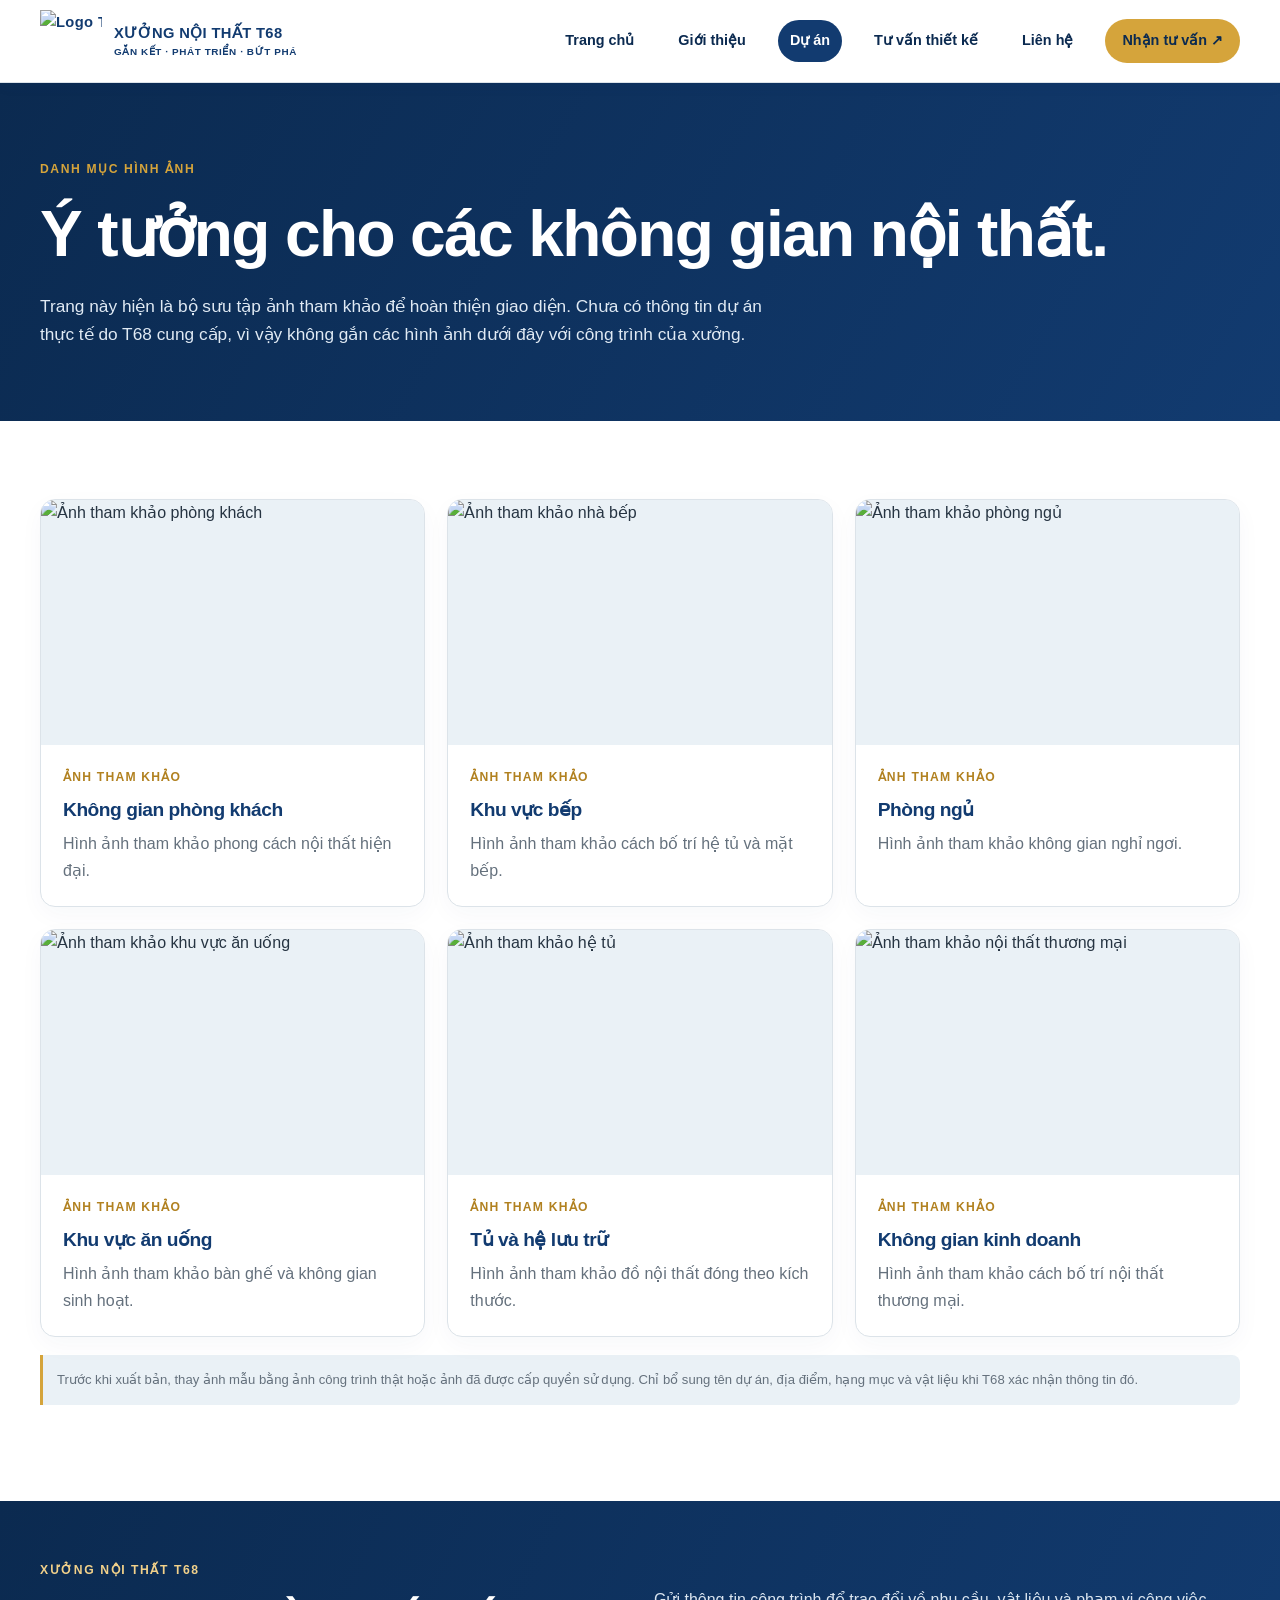
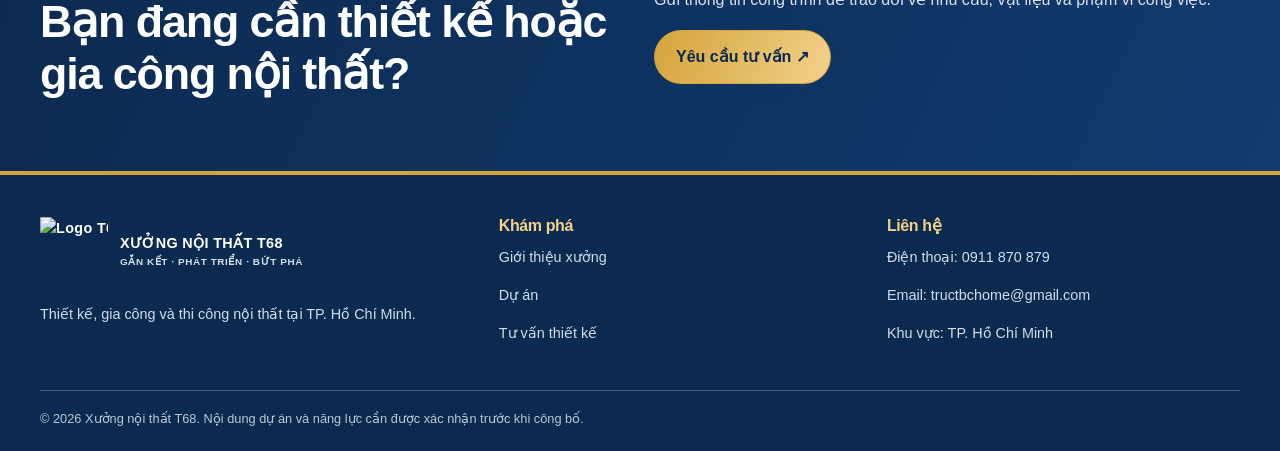
==== du-an.html @ 222ef56e "Add files via upload" ====
<!doctype html>
<html lang="vi"><head><meta charset="utf-8"><meta name="viewport" content="width=device-width, initial-scale=1">
<meta name="description" content="Danh mục hình ảnh tham khảo nội thất. Vui lòng xác minh ảnh công trình trước khi đăng."><meta name="theme-color" content="#f7f4ee"><title>Dự án | Xưởng nội thất T68</title><link rel="stylesheet" href="styles.css"></head>
<body>
<header class="site-header"><div class="container nav-wrap">
<a class="brand" href="index.html" aria-label="Xưởng nội thất T68 - Trang chủ"><img class="brand-logo" src="assets/t68-logo.png" alt="Logo T68"><span class="brand-copy">XƯỞNG NỘI THẤT T68<small>GẮN KẾT · PHÁT TRIỂN · BỨT PHÁ</small></span></a>
<button class="menu-toggle" aria-label="Mở menu" aria-expanded="false">☰</button>
<nav class="nav-links" aria-label="Điều hướng chính">
<a href="index.html" data-page="index.html">Trang chủ</a><a href="gioi-thieu.html" data-page="gioi-thieu.html">Giới thiệu</a><a href="du-an.html" data-page="du-an.html">Dự án</a><a href="tu-van.html" data-page="tu-van.html">Tư vấn thiết kế</a><a href="lien-he.html" data-page="lien-he.html">Liên hệ</a><a class="nav-cta" href="tu-van.html">Nhận tư vấn ↗</a>
</nav></div></header>
<main>
<section class="page-hero"><div class="container"><span class="eyebrow">DANH MỤC HÌNH ẢNH</span><h1 style="margin-top:16px">Ý tưởng cho các không gian nội thất.</h1><p class="lead">Trang này hiện là bộ sưu tập ảnh tham khảo để hoàn thiện giao diện. Chưa có thông tin dự án thực tế do T68 cung cấp, vì vậy không gắn các hình ảnh dưới đây với công trình của xưởng.</p></div></section>
<section class="section"><div class="container"><div class="grid-3">
<article class="card"><div class="card-image"><img src="https://images.unsplash.com/photo-1600210492486-724fe5c67fb0?auto=format&fit=crop&w=900&q=80" alt="Ảnh tham khảo phòng khách"></div><div class="card-body"><div class="number">ẢNH THAM KHẢO</div><h3>Không gian phòng khách</h3><p>Hình ảnh tham khảo phong cách nội thất hiện đại.</p></div></article>
<article class="card"><div class="card-image"><img src="https://images.unsplash.com/photo-1600607687939-ce8a6c25118c?auto=format&fit=crop&w=900&q=80" alt="Ảnh tham khảo nhà bếp"></div><div class="card-body"><div class="number">ẢNH THAM KHẢO</div><h3>Khu vực bếp</h3><p>Hình ảnh tham khảo cách bố trí hệ tủ và mặt bếp.</p></div></article>
<article class="card"><div class="card-image"><img src="https://images.unsplash.com/photo-1600566753190-17f0baa2a6c3?auto=format&fit=crop&w=900&q=80" alt="Ảnh tham khảo phòng ngủ"></div><div class="card-body"><div class="number">ẢNH THAM KHẢO</div><h3>Phòng ngủ</h3><p>Hình ảnh tham khảo không gian nghỉ ngơi.</p></div></article>
<article class="card"><div class="card-image"><img src="https://images.unsplash.com/photo-1600607687920-4e2a09cf159d?auto=format&fit=crop&w=900&q=80" alt="Ảnh tham khảo khu vực ăn uống"></div><div class="card-body"><div class="number">ẢNH THAM KHẢO</div><h3>Khu vực ăn uống</h3><p>Hình ảnh tham khảo bàn ghế và không gian sinh hoạt.</p></div></article>
<article class="card"><div class="card-image"><img src="https://images.unsplash.com/photo-1600566753086-00f18fb6b3ea?auto=format&fit=crop&w=900&q=80" alt="Ảnh tham khảo hệ tủ"></div><div class="card-body"><div class="number">ẢNH THAM KHẢO</div><h3>Tủ và hệ lưu trữ</h3><p>Hình ảnh tham khảo đồ nội thất đóng theo kích thước.</p></div></article>
<article class="card"><div class="card-image"><img src="https://images.unsplash.com/photo-1600607687920-4e2a09cf159d?auto=format&fit=crop&w=900&q=80" alt="Ảnh tham khảo nội thất thương mại"></div><div class="card-body"><div class="number">ẢNH THAM KHẢO</div><h3>Không gian kinh doanh</h3><p>Hình ảnh tham khảo cách bố trí nội thất thương mại.</p></div></article>
</div><p class="notice">Trước khi xuất bản, thay ảnh mẫu bằng ảnh công trình thật hoặc ảnh đã được cấp quyền sử dụng. Chỉ bổ sung tên dự án, địa điểm, hạng mục và vật liệu khi T68 xác nhận thông tin đó.</p></div></section>
</main>
<section class="cta-band"><div class="container split" style="gap:28px"><div><span class="eyebrow">XƯỞNG NỘI THẤT T68</span><h2 style="margin-top:14px">Bạn đang cần thiết kế hoặc gia công nội thất?</h2></div><div><p>Gửi thông tin công trình để trao đổi về nhu cầu, vật liệu và phạm vi công việc.</p><a class="btn" href="tu-van.html">Yêu cầu tư vấn ↗</a></div></div></section>
<footer class="site-footer"><div class="container"><div class="footer-grid">
<div><a class="brand" href="index.html"><img class="brand-logo" src="assets/t68-logo.png" alt="Logo T68"><span class="brand-copy">XƯỞNG NỘI THẤT T68<small>GẮN KẾT · PHÁT TRIỂN · BỨT PHÁ</small></span></a><p style="margin-top:18px">Thiết kế, gia công và thi công nội thất tại TP. Hồ Chí Minh.</p></div>
<div><h3>Khám phá</h3><p><a href="gioi-thieu.html">Giới thiệu xưởng</a></p><p><a href="du-an.html">Dự án</a></p><p><a href="tu-van.html">Tư vấn thiết kế</a></p></div>
<div><h3>Liên hệ</h3><p>Điện thoại: <a href="tel:+84911870879">0911 870 879</a></p><p>Email: <a href="mailto:tructbchome@gmail.com">tructbchome@gmail.com</a></p><p>Khu vực: TP. Hồ Chí Minh</p></div>
</div><div class="footer-bottom">© <span data-year></span> Xưởng nội thất T68. Nội dung dự án và năng lực cần được xác nhận trước khi công bố.</div></div></footer>
<script src="script.js"></script><script>const currentFile=location.pathname.split('/').pop()||'index.html';document.querySelectorAll('[data-page]').forEach(a=>{if(a.dataset.page===currentFile)a.classList.add('active')});</script>
</body></html>
---- styles.css ----
:root{
 --navy:#123B70;--navy-deep:#0B2A50;--navy-soft:#EAF1F6;
 --gold:#D5A43B;--gold-light:#F2D18A;--cream:#F5F2EB;
 --paper:#FFFFFF;--ink:#263442;--muted:#65717D;--line:#DCE3E9;
 --max:1200px
}
*{box-sizing:border-box}
html{scroll-behavior:smooth}
body{margin:0;background:var(--paper);color:var(--ink);font-family:Arial,Helvetica,sans-serif;line-height:1.65}
a{color:inherit;text-decoration:none}
img{max-width:100%;display:block}
.container{width:min(var(--max),calc(100% - 42px));margin-inline:auto}
h1,h2,h3,p{margin-top:0}
h1,h2,h3{line-height:1.16;letter-spacing:-.025em}
h1{font-size:clamp(2.35rem,5vw,4.6rem);margin-bottom:20px;color:var(--navy)}
h2{font-size:clamp(1.9rem,3.5vw,2.8rem);margin-bottom:16px;color:var(--navy)}
h3{font-size:1.2rem;margin-bottom:10px;color:var(--navy)}
p{color:var(--muted)}
.eyebrow{text-transform:uppercase;letter-spacing:.13em;font-size:.76rem;font-weight:800;color:var(--gold)}
.btn{display:inline-flex;align-items:center;justify-content:center;gap:10px;padding:13px 21px;border:1px solid var(--gold);background:linear-gradient(110deg,var(--gold),var(--gold-light));color:var(--navy-deep);border-radius:999px;font-weight:800;transition:.2s;cursor:pointer;box-shadow:0 5px 14px #123b7017}
.btn:hover{transform:translateY(-2px);filter:brightness(1.04)}
.btn-outline{background:transparent;color:var(--navy);border-color:var(--navy);box-shadow:none}
.btn-outline:hover{background:var(--navy);color:white}
.site-header{position:sticky;top:0;z-index:20;background:rgba(255,255,255,.96);backdrop-filter:blur(12px);border-bottom:1px solid var(--line);box-shadow:0 3px 15px #123b700b}
.nav-wrap{min-height:82px;display:flex;align-items:center;justify-content:space-between;gap:22px}
.brand{display:flex;align-items:center;gap:12px;font-weight:800;letter-spacing:.025em;font-size:.92rem;color:var(--navy);white-space:nowrap}
.brand-logo{width:62px;height:62px;object-fit:contain}
.brand-copy{display:flex;flex-direction:column;line-height:1.25}
.brand-copy small{font-size:.62rem;letter-spacing:.06em;color:var(--navy);font-weight:700;margin-top:4px}
.nav-links{display:flex;align-items:center;gap:20px;font-size:.9rem;font-weight:700}
.nav-links a{color:var(--navy-deep);padding:9px 12px;border-radius:999px}
.nav-links a:hover,.nav-links a.active{background:var(--navy);color:#fff}
.nav-links .nav-cta{background:var(--gold);color:var(--navy-deep);padding:10px 17px}
.menu-toggle{display:none;border:1px solid var(--line);background:white;color:var(--navy);padding:9px 12px;font-size:1.2rem;border-radius:9px}
.hero{padding:0;background:var(--navy-deep);overflow:hidden}
.hero-grid{display:grid;grid-template-columns:.88fr 1.12fr;min-height:490px;align-items:stretch}
.hero-copy{padding:62px 42px 58px max(22px,calc((100vw - var(--max))/2));color:white;position:relative;z-index:1;background:linear-gradient(125deg,var(--navy-deep),var(--navy))}
.hero-copy:after{content:"";position:absolute;right:-75px;top:0;width:150px;height:100%;background:linear-gradient(90deg,var(--navy),transparent);z-index:-1}
.hero-copy h1{color:#fff;font-size:clamp(2.4rem,4vw,4.25rem);max-width:650px;margin:22px 0}
.hero-copy h1 em{color:var(--gold-light);font-style:normal}
.hero-copy p{color:#e1eaf3;max-width:520px;font-size:1.05rem;margin-bottom:28px}
.hero-copy .eyebrow{display:inline-block;border:1px solid var(--gold);border-radius:999px;padding:7px 14px;color:var(--gold-light)}
.hero-image{min-height:490px;position:relative;overflow:hidden;background:#d9e0e7}
.hero-image img{width:100%;height:100%;position:absolute;inset:0;object-fit:cover}
.hero-image:after{content:"";position:absolute;inset:0;background:linear-gradient(90deg,#123b7040,transparent 45%)}
.image-note{position:absolute;bottom:14px;right:14px;z-index:2;background:#fffE;padding:9px 12px;border-radius:8px;font-size:.72rem;max-width:260px;color:var(--muted)}
.section{padding:78px 0}
.section-soft{background:var(--cream)}
.section-head{display:flex;justify-content:space-between;align-items:end;gap:28px;margin-bottom:32px}
.section-head p{max-width:470px;margin-bottom:4px}
.grid-3{display:grid;grid-template-columns:repeat(3,1fr);gap:22px}
.card{border:1px solid var(--line);background:white;border-radius:15px;overflow:hidden;box-shadow:0 8px 25px #123b7009;transition:.25s}
.card:hover{transform:translateY(-4px);box-shadow:0 14px 30px #123b7017}
.card-image{height:245px;overflow:hidden;background:var(--navy-soft)}
.card-image img{width:100%;height:100%;object-fit:cover;transition:transform .4s}
.card:hover .card-image img{transform:scale(1.04)}
.card-body{padding:22px}
.card-body p{margin-bottom:0}
.number{font-size:.76rem;letter-spacing:.1em;color:#B18120;font-weight:800;margin-bottom:12px}
.split{display:grid;grid-template-columns:1fr 1fr;gap:58px;align-items:center}
.split-image{height:470px;background:var(--navy-soft);overflow:hidden;border-radius:16px;box-shadow:0 12px 30px #123b7018}
.split-image img{height:100%;width:100%;object-fit:cover}
.check-list{list-style:none;padding:0;margin:24px 0}
.check-list li{padding:11px 0;border-bottom:1px solid var(--line);color:var(--muted)}
.check-list li:before{content:"✓";color:var(--gold);font-weight:900;margin-right:12px}
.stats{display:grid;grid-template-columns:repeat(3,1fr);gap:20px;margin-top:30px;padding-top:24px;border-top:1px solid var(--line)}
.stat strong{display:block;font-size:1.6rem;color:var(--navy)}
.stat span{font-size:.84rem;color:var(--muted)}
.page-hero{padding:72px 0 55px;background:linear-gradient(120deg,var(--navy-deep),var(--navy));color:white}
.page-hero h1{color:white;margin-top:14px}
.page-hero .lead{font-size:1.08rem;max-width:740px;color:#e0eaf4}
.project-meta{display:flex;gap:14px;flex-wrap:wrap;font-size:.78rem;color:var(--muted);margin-top:14px}
.process{display:grid;grid-template-columns:repeat(4,1fr);gap:18px}
.process-card{padding:23px;border:1px solid var(--line);border-top:3px solid var(--gold);background:var(--cream);border-radius:12px}
.process-card .number{margin-bottom:18px}
.form-layout{display:grid;grid-template-columns:.75fr 1.25fr;gap:55px;align-items:start}
.form-card{padding:30px;border:1px solid var(--line);background:white;border-radius:16px;box-shadow:0 10px 28px #123b700d}
.form-grid{display:grid;grid-template-columns:1fr 1fr;gap:18px}
.field{display:flex;flex-direction:column;gap:7px}
.field.full{grid-column:1/-1}
label{font-size:.88rem;font-weight:700;color:var(--navy)}
input,select,textarea{width:100%;padding:13px 14px;border:1px solid #cbd5df;border-radius:8px;background:#fff;font:inherit;color:var(--ink)}
textarea{min-height:130px;resize:vertical}
input:focus,select:focus,textarea:focus{outline:2px solid #D5A43B66;border-color:var(--gold)}
.notice{font-size:.82rem;background:var(--navy-soft);border-left:3px solid var(--gold);padding:14px;color:var(--muted);margin:18px 0;border-radius:0 8px 8px 0}
.contact-list{list-style:none;padding:0}
.contact-list li{padding:16px 0;border-bottom:1px solid var(--line)}
.contact-list strong{display:block;color:var(--navy)}
.cta-band{background:linear-gradient(115deg,var(--navy-deep),var(--navy));color:white;padding:55px 0}
.cta-band h2{color:white}
.cta-band p{color:#d9e4ef;max-width:600px}
.cta-band .eyebrow{color:var(--gold-light)}
.site-footer{background:#0B2A50;color:white;padding:42px 0 22px;border-top:4px solid var(--gold)}
.footer-grid{display:grid;grid-template-columns:1.2fr 1fr 1fr;gap:35px}
.site-footer p,.site-footer a{color:#d2deea;font-size:.9rem}
.site-footer h3{font-size:1rem;color:var(--gold-light)}
.site-footer .brand{color:white}
.site-footer .brand-copy small{color:#d5e0eb}
.site-footer .brand-logo{width:68px;height:68px}
.footer-bottom{border-top:1px solid #49617d;margin-top:30px;padding-top:17px;font-size:.8rem;color:#b9c9d9}
.small{font-size:.85rem}
@media(max-width:900px){
 .nav-wrap{min-height:72px}.menu-toggle{display:block}
 .nav-links{display:none;position:absolute;top:72px;left:0;right:0;padding:18px 22px 24px;background:white;border-bottom:1px solid var(--line);flex-direction:column;align-items:stretch;gap:8px}
 .nav-links.open{display:flex}.nav-cta{text-align:center}
 .hero-grid,.split,.form-layout{grid-template-columns:1fr;gap:0}
 .hero-copy{padding:48px 28px}.hero-copy:after{display:none}
 .hero-image{min-height:350px}
 .section{padding:62px 0}.grid-3{grid-template-columns:repeat(2,1fr)}
 .process{grid-template-columns:repeat(2,1fr)}.section-head{display:block}.section-head p{margin-top:12px}
 .split-image{height:360px;margin-bottom:28px}.footer-grid{grid-template-columns:1fr 1fr}
}
@media(max-width:560px){
 .container{width:min(var(--max),calc(100% - 28px))}
 .brand-logo{width:48px;height:48px}.brand{font-size:.78rem;gap:8px}.brand-copy small{font-size:.52rem}
 .grid-3,.process,.stats,.form-grid,.footer-grid{grid-template-columns:1fr}
 .hero-copy{padding:40px 20px}.hero-image{min-height:290px}
 .page-hero{padding:52px 0 38px}.section{padding:48px 0}
 .card-image{height:215px}.form-card{padding:20px}.footer-grid{gap:22px}
}
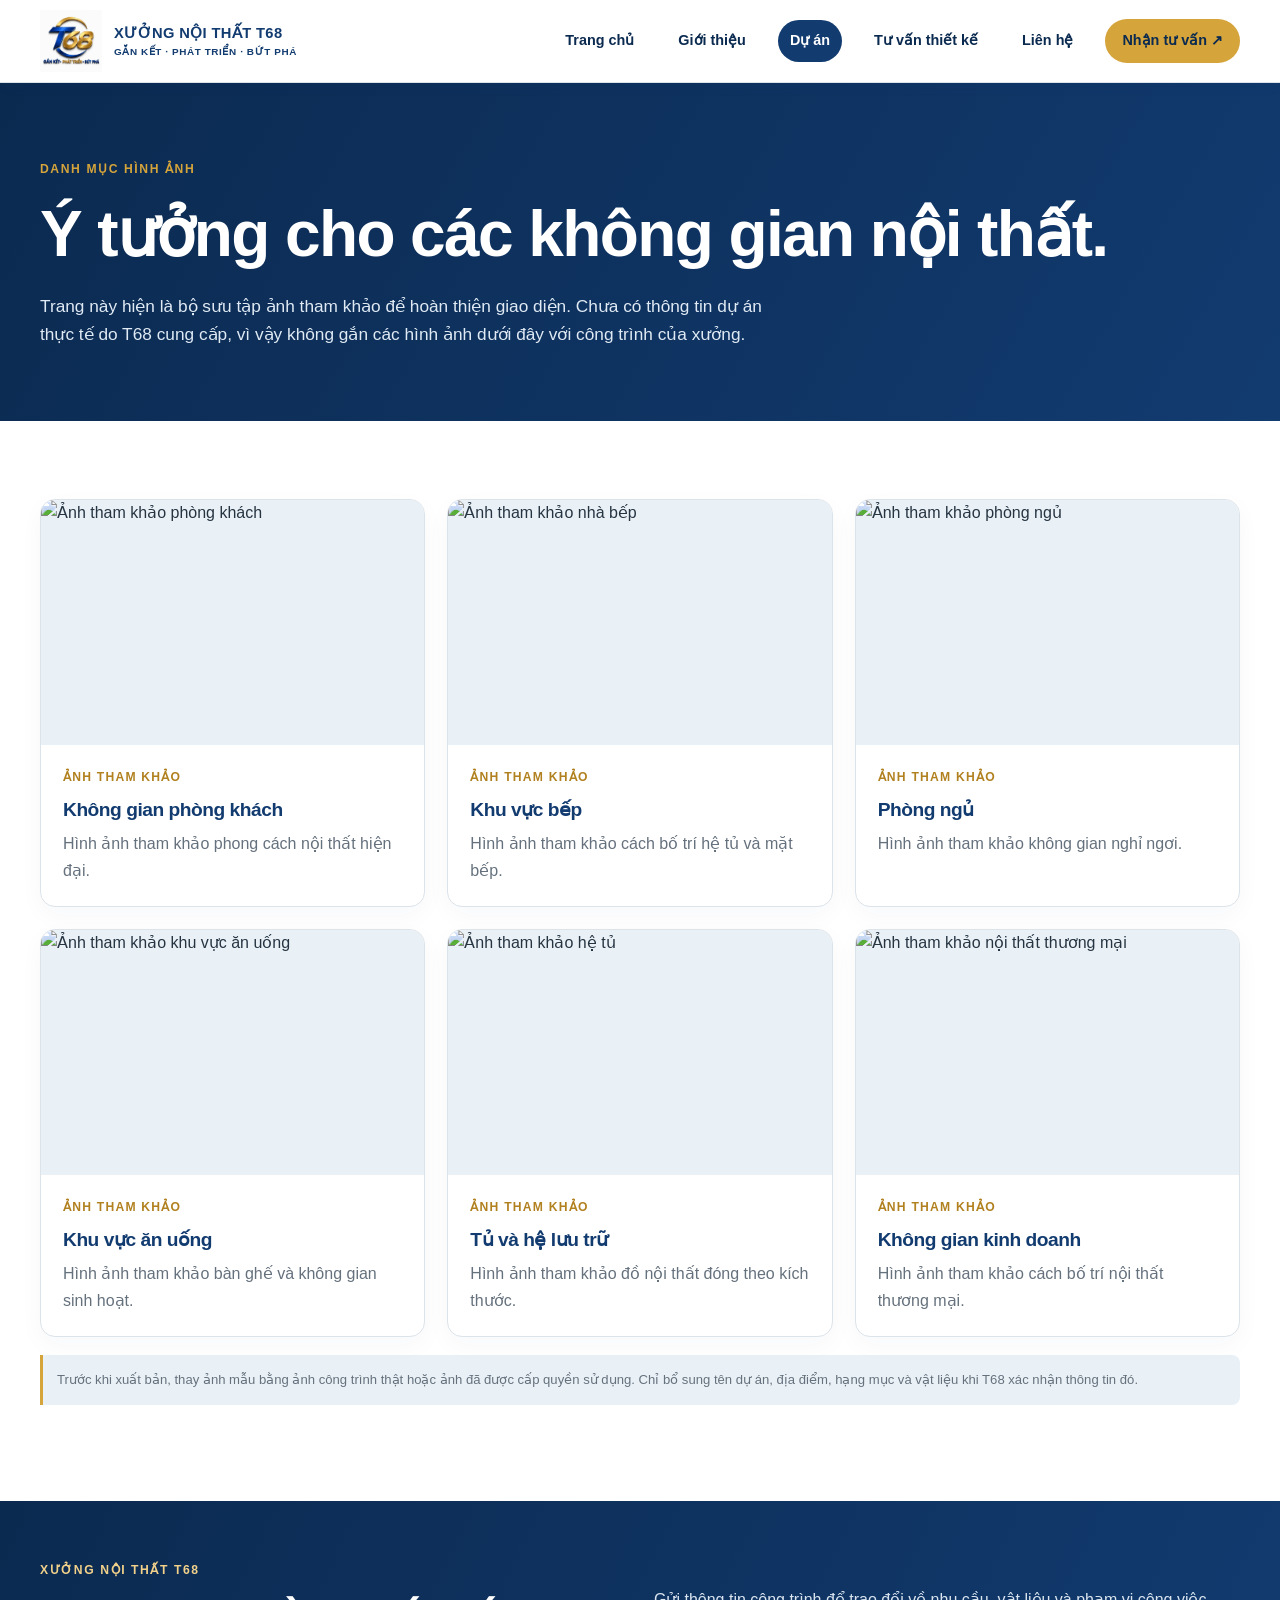
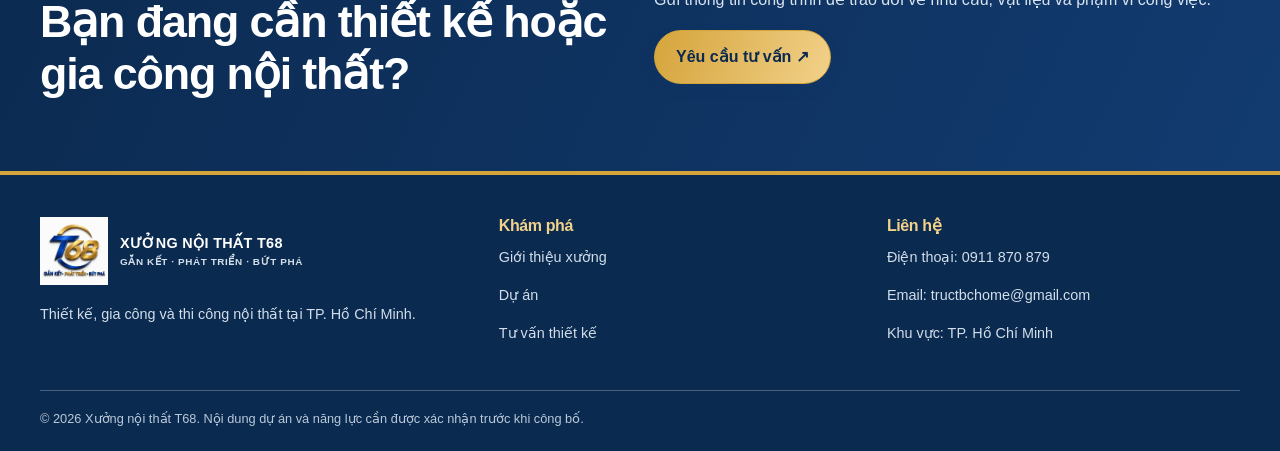
==== commit e1928e40: "Update du-an.html" ====
--- a/du-an.html
+++ b/du-an.html
@@ -3,7 +3,7 @@
 <meta name="description" content="Danh mục hình ảnh tham khảo nội thất. Vui lòng xác minh ảnh công trình trước khi đăng."><meta name="theme-color" content="#f7f4ee"><title>Dự án | Xưởng nội thất T68</title><link rel="stylesheet" href="styles.css"></head>
 <body>
 <header class="site-header"><div class="container nav-wrap">
-<a class="brand" href="index.html" aria-label="Xưởng nội thất T68 - Trang chủ"><img class="brand-logo" src="assets/t68-logo.png" alt="Logo T68"><span class="brand-copy">XƯỞNG NỘI THẤT T68<small>GẮN KẾT · PHÁT TRIỂN · BỨT PHÁ</small></span></a>
+<a class="brand" href="index.html" aria-label="Xưởng nội thất T68 - Trang chủ"><img class="brand-logo" src="t68-logo.png" alt="Logo T68"><span class="brand-copy">XƯỞNG NỘI THẤT T68<small>GẮN KẾT · PHÁT TRIỂN · BỨT PHÁ</small></span></a>
 <button class="menu-toggle" aria-label="Mở menu" aria-expanded="false">☰</button>
 <nav class="nav-links" aria-label="Điều hướng chính">
 <a href="index.html" data-page="index.html">Trang chủ</a><a href="gioi-thieu.html" data-page="gioi-thieu.html">Giới thiệu</a><a href="du-an.html" data-page="du-an.html">Dự án</a><a href="tu-van.html" data-page="tu-van.html">Tư vấn thiết kế</a><a href="lien-he.html" data-page="lien-he.html">Liên hệ</a><a class="nav-cta" href="tu-van.html">Nhận tư vấn ↗</a>
@@ -21,7 +21,7 @@
 </main>
 <section class="cta-band"><div class="container split" style="gap:28px"><div><span class="eyebrow">XƯỞNG NỘI THẤT T68</span><h2 style="margin-top:14px">Bạn đang cần thiết kế hoặc gia công nội thất?</h2></div><div><p>Gửi thông tin công trình để trao đổi về nhu cầu, vật liệu và phạm vi công việc.</p><a class="btn" href="tu-van.html">Yêu cầu tư vấn ↗</a></div></div></section>
 <footer class="site-footer"><div class="container"><div class="footer-grid">
-<div><a class="brand" href="index.html"><img class="brand-logo" src="assets/t68-logo.png" alt="Logo T68"><span class="brand-copy">XƯỞNG NỘI THẤT T68<small>GẮN KẾT · PHÁT TRIỂN · BỨT PHÁ</small></span></a><p style="margin-top:18px">Thiết kế, gia công và thi công nội thất tại TP. Hồ Chí Minh.</p></div>
+<div><a class="brand" href="index.html"><img class="brand-logo" src="t68-logo.png" alt="Logo T68"><span class="brand-copy">XƯỞNG NỘI THẤT T68<small>GẮN KẾT · PHÁT TRIỂN · BỨT PHÁ</small></span></a><p style="margin-top:18px">Thiết kế, gia công và thi công nội thất tại TP. Hồ Chí Minh.</p></div>
 <div><h3>Khám phá</h3><p><a href="gioi-thieu.html">Giới thiệu xưởng</a></p><p><a href="du-an.html">Dự án</a></p><p><a href="tu-van.html">Tư vấn thiết kế</a></p></div>
 <div><h3>Liên hệ</h3><p>Điện thoại: <a href="tel:+84911870879">0911 870 879</a></p><p>Email: <a href="mailto:tructbchome@gmail.com">tructbchome@gmail.com</a></p><p>Khu vực: TP. Hồ Chí Minh</p></div>
 </div><div class="footer-bottom">© <span data-year></span> Xưởng nội thất T68. Nội dung dự án và năng lực cần được xác nhận trước khi công bố.</div></div></footer>
